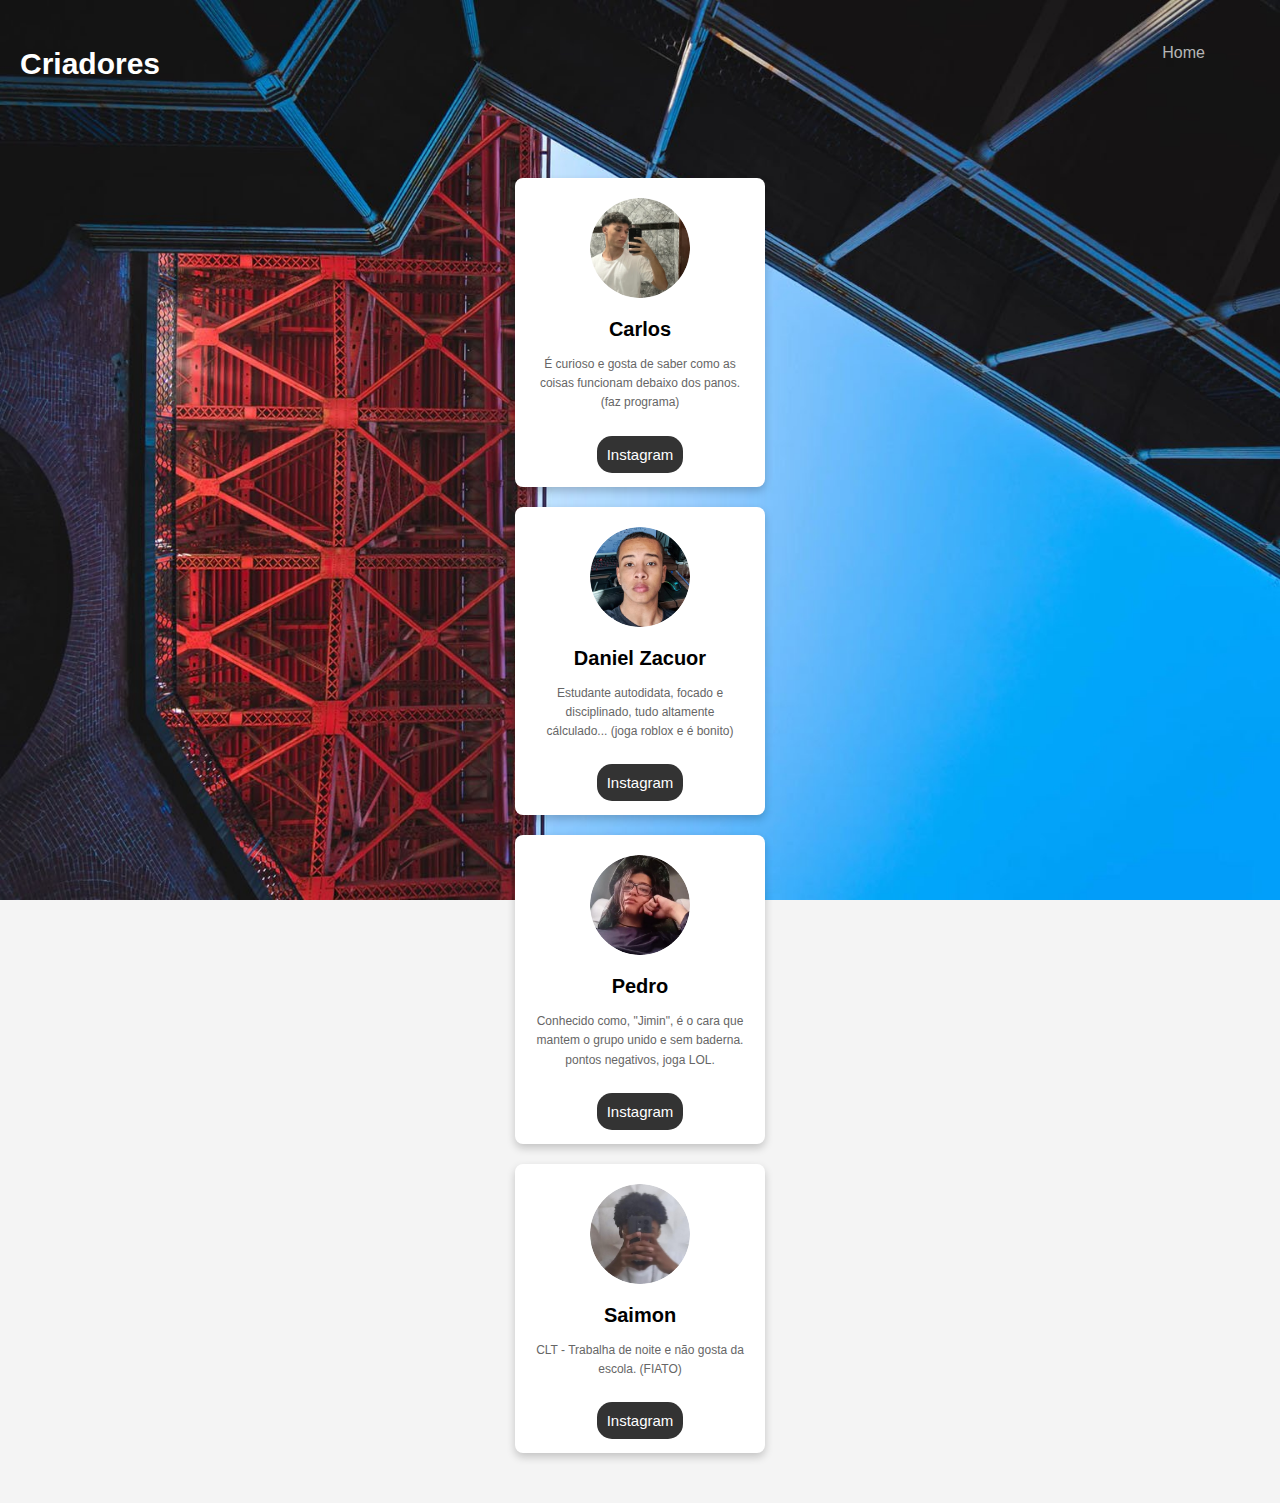
==== index2.html @ e21606ba "Add files via upload" ====
<!DOCTYPE html>
<html lang="pt-br">
<head>
  <meta charset="UTF-8">
  <meta name="viewport" content="width=device-width, initial-scale=1.0">
  <title>Sobre os Criadores</title>
  <link rel="stylesheet" href="style.css">
</head>
<body>

    <div class="background" style="background-image:url(assets/img/background/img-09.jpg)"></div>
  <header>
    <div class="container">
      <h1>Criadores</h1>
      
    <nav>
        <a href="index.html" class="nav-button">Home</a>
    </nav>

    </div>
  </header>

  <section class="team">
    <div class="container">
      <div class="team-member">
        <img src="assets/img/background/carlos.jpg" alt="Carlos">
        <h2>Carlos</h2>
        <p> É curioso e gosta de saber como as coisas funcionam debaixo dos panos. (faz programa)</p>
        <a href="https://www.instagram.com/carlos.rms2/">Instagram</a>
      </div>
      <div class="team-member">
        <img src="assets/img/background/daniel.jpg" alt="Ana Pereira">
        <h2>Daniel Zacuor</h2>
        <p>Estudante autodidata, focado e disciplinado, tudo altamente cálculado... (joga roblox e é bonito)</p>
        <a href="https://www.instagram.com/zacour.d/">Instagram</a>

      </div>
      <div class="team-member">
        <img src="assets/img/background/pedro.jpg" alt="Felipe Costa">
        <h2>Pedro</h2>
        <p>Conhecido como, "Jimin", é o cara que mantem o grupo unido e sem baderna. pontos negativos, joga LOL.</p>
        <a href="https://www.instagram.com/_.eusou4k.__/">Instagram</a>
      </div>
      <div class="team-member">
        <img src="assets/img/background/simon.jpg" alt="Mariana Souza">
        <h2>Saimon</h2>
        <p>CLT - Trabalha de noite e não gosta da escola. (FIATO)</p>
        <a href="https://www.instagram.com/pvd_soap_/">Instagram</a>

      </div>
    </div>
  </section>
</body>
</html>
---- style.css ----
/* Reset básico */
* {
    margin: 0;
    padding: 0;
    box-sizing: border-box;
  }
  
  /* Estilos gerais */
  body {
    font-family: Arial, sans-serif;
    line-height: 1.6;
    background-color: #f4f4f4;
  }
  
  .container {
    max-width: 1200px;
    margin: 0 auto;
    padding: 20px;
    margin-left: 10px;
    text-align: left;
    font-size: 10px;
  }
  
  header .container{
    color: #fff;
    padding: 20px 0;
    display: flex;
    justify-content: space-between;
    margin: 20px;

  }
  
  header h1 {
    font-size: 3.0em;
    font-weight: bold;
  }
  
  /* Estilo da equipe */
  .team {
    display: flex;
    flex-wrap: wrap;
    justify-content: center;
    gap: 20px;
    padding: 20px 0;
  }
  
  .team-member {
    background: #fff;
    border-radius: 8px;
    box-shadow: 0 4px 8px rgba(0, 0, 0, 0.2);
    overflow: hidden;
    width: 250px;
    text-align: center;
    padding: 20px;
    margin: 10px;
  }

  .team .container {
    display: flex;
    flex-direction: column;
    align-items: center;
    text-align: center;
    max-width: 800px; /* Ajuste conforme necessário */
    margin: 0 auto; /* Centraliza a div no centro da página */
  }
  
  .team-member img {
    width: 100px;
    height: 100px;
    border-radius: 50%;
    object-fit: cover;
    margin-bottom: 10px;
  }
  
  .team-member h2 {
    font-size: 2.0em;
    margin-bottom: 10px;
  }
  
  .team-member p {
    font-size: 1.2em;
    color: #666;
    margin-bottom: 30px;
  }
  
  /* Footer */
  footer {
    background: #333;
    color: #fff;
    text-align: center;
    padding: 10px 0;
    margin-top: 20px;
  }

  body {
    background-image: url('assets/img/background/img-09.jpg');
    background-size: cover; /* Faz com que o fundo cubra toda a tela */
    background-repeat: no-repeat; /* Evita repetição do fundo */
    background-attachment: fixed; /* Faz o fundo ficar fixo enquanto a página rola */
    background-position: center; /* Centraliza a imagem */
  }

  /* Estilo para o botão de navegação */
.nav-button {
    background-color: transparent; /* Sem fundo */
    color: rgba(255, 255, 255, 0.7); /* Texto branco com transparência */
    text-decoration: none; /* Remove o sublinhado */
    padding: 10px 15px;
    font-size: 16px;
    border: none; /* Sem borda */
    cursor: pointer;
    transition: color 0.3s; /* Animação para mudança de cor ao passar o mouse */
    
  }
  
  /* Efeito hover para destacar o botão */
  .nav-button:hover {
    color: rgba(255, 255, 255, 1); /* Texto branco sólido ao passar o mouse */
  }

  a{
    color: #ffffff;
    text-decoration: none;
    cursor: pointer;
    font-size: 15px;
    padding: 10px;
    background-color: #333;
    border-radius: 15px;
  }
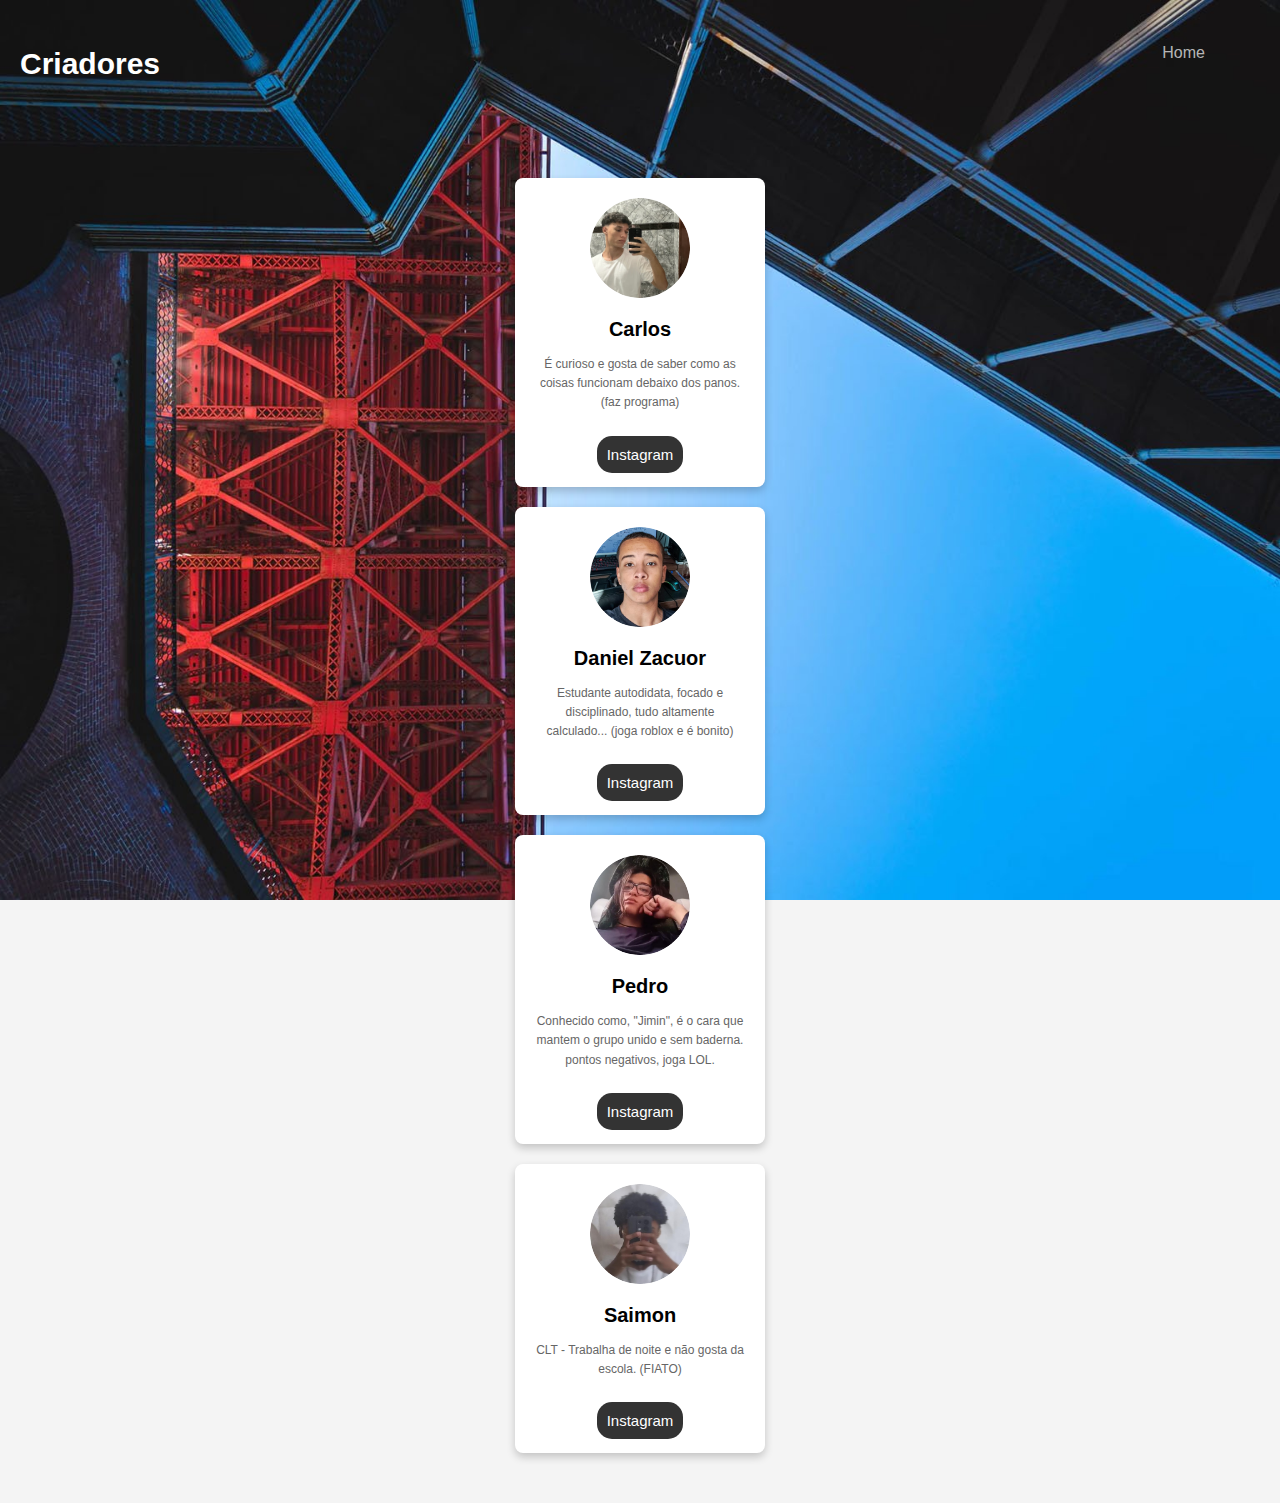
==== commit b390efb0: "Add files via upload" ====
--- a/index2.html
+++ b/index2.html
@@ -31,7 +31,7 @@
       <div class="team-member">
         <img src="assets/img/background/daniel.jpg" alt="Ana Pereira">
         <h2>Daniel Zacuor</h2>
-        <p>Estudante autodidata, focado e disciplinado, tudo altamente cálculado... (joga roblox e é bonito)</p>
+        <p>Estudante autodidata, focado e disciplinado, tudo altamente calculado... (joga roblox e é bonito)</p>
         <a href="https://www.instagram.com/zacour.d/">Instagram</a>
 
       </div>
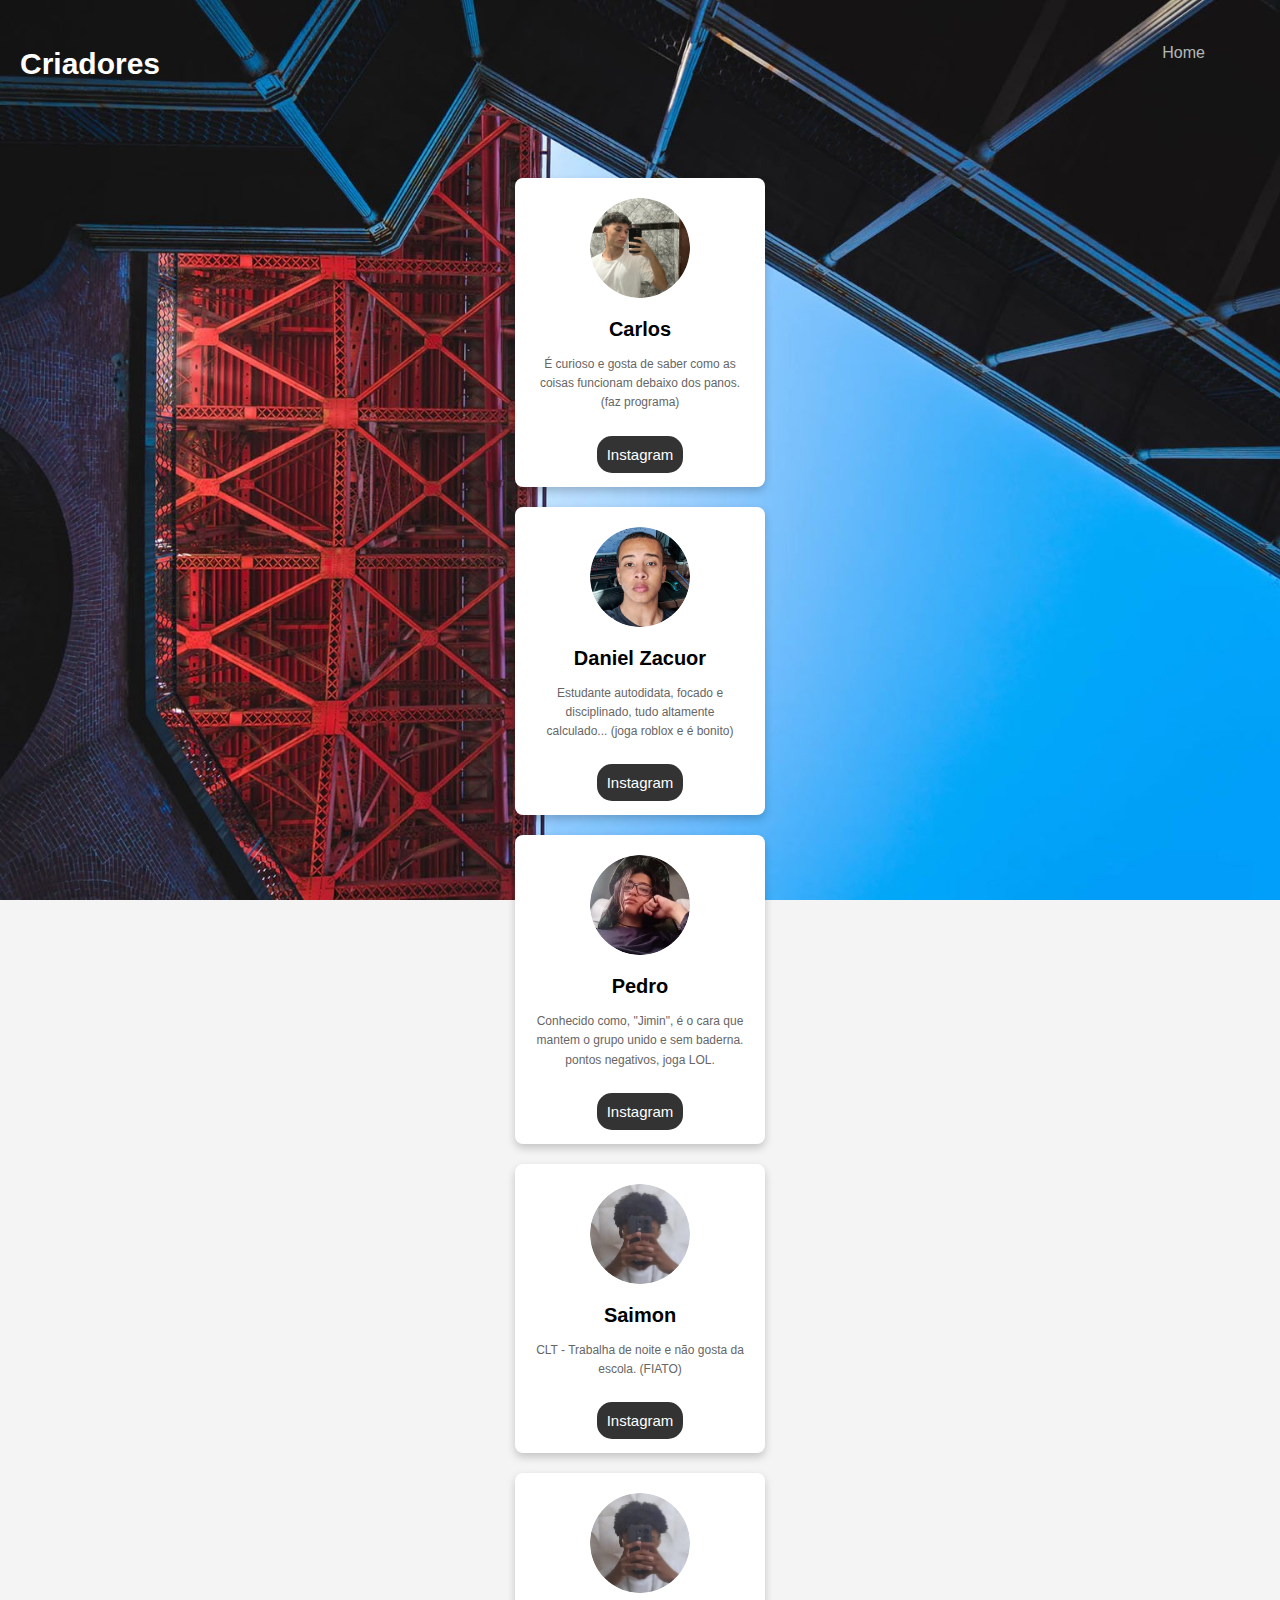
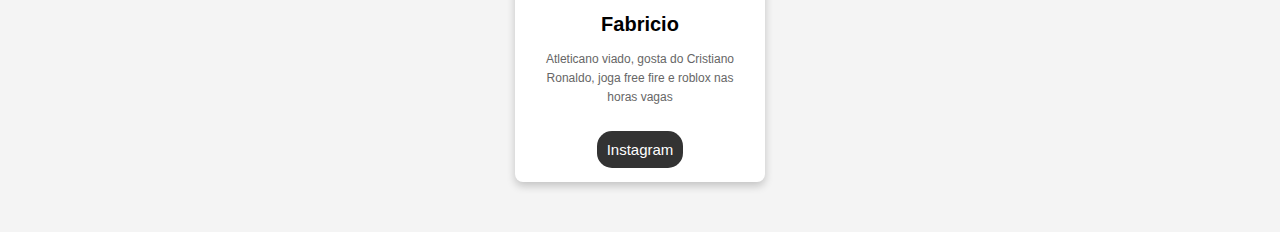
==== commit 3bd27352: "Update index2.html" ====
--- a/index2.html
+++ b/index2.html
@@ -47,6 +47,13 @@
         <p>CLT - Trabalha de noite e não gosta da escola. (FIATO)</p>
         <a href="https://www.instagram.com/pvd_soap_/">Instagram</a>
 
+      </div>
+     <div class="team-member">
+        <img src="assets/img/background/simon.jpg" alt="Mariana Souza">
+        <h2>Fabricio</h2>
+        <p>Atleticano viado, gosta do Cristiano Ronaldo, joga free fire e roblox nas horas vagas</p>
+        <a href="https://www.instagram.com/souzapjll">Instagram</a>
+
       </div>
     </div>
   </section>
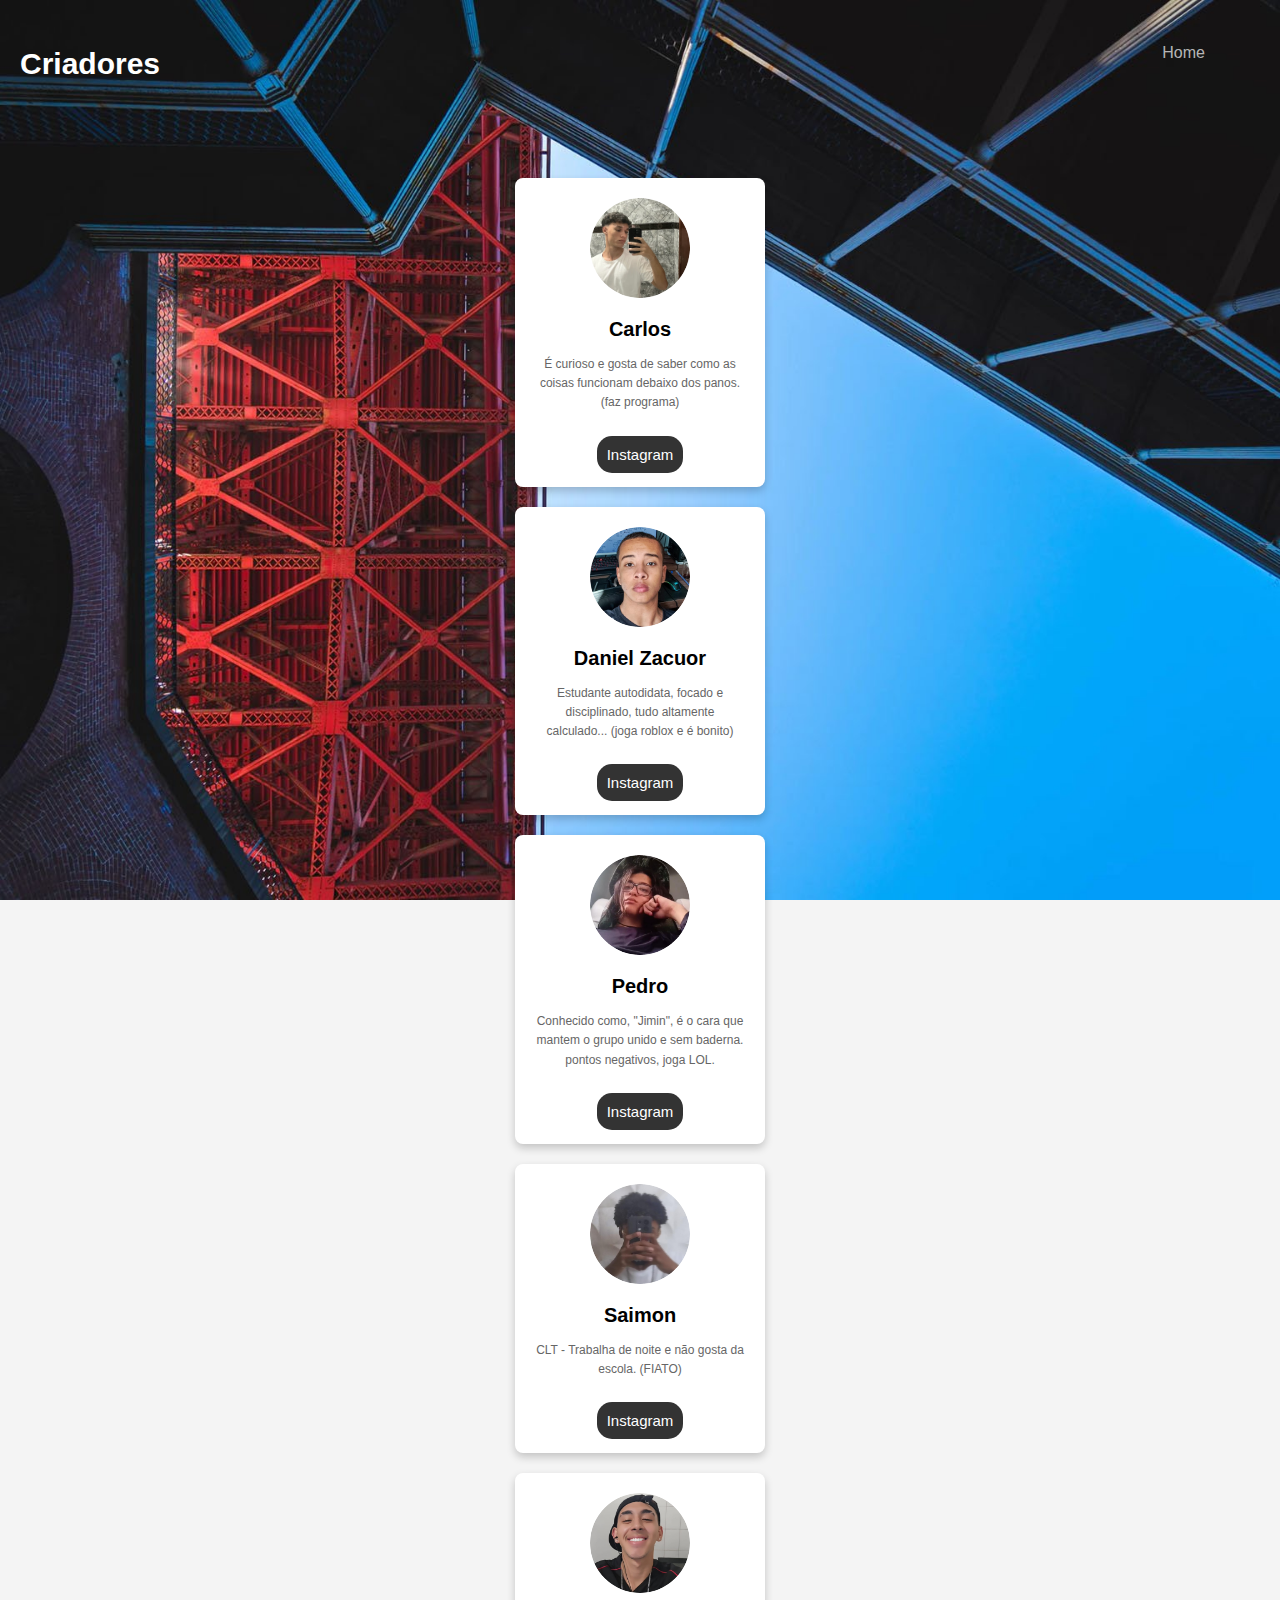
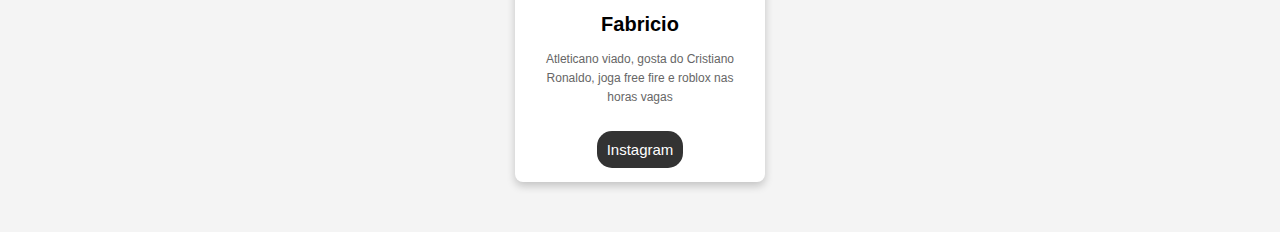
==== commit 31f17d5f: "Update index2.html" ====
--- a/index2.html
+++ b/index2.html
@@ -49,7 +49,7 @@
 
       </div>
      <div class="team-member">
-        <img src="assets/img/background/simon.jpg" alt="Mariana Souza">
+        <img src="assets/img/background/image.png" alt="Mariana Souza">
         <h2>Fabricio</h2>
         <p>Atleticano viado, gosta do Cristiano Ronaldo, joga free fire e roblox nas horas vagas</p>
         <a href="https://www.instagram.com/souzapjll">Instagram</a>
